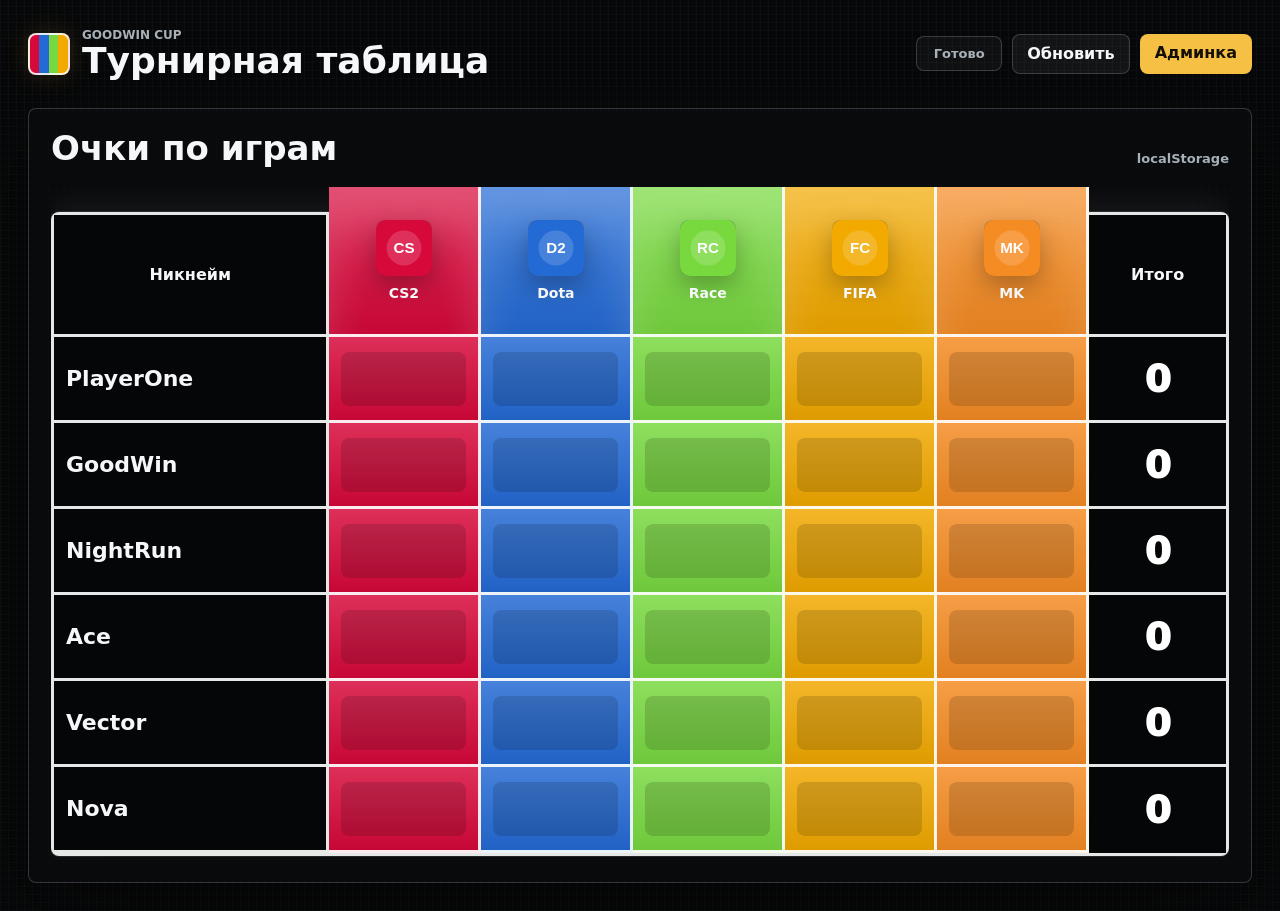
==== index.html @ 5ffcd8b8 "init" ====
<!doctype html>
<html lang="ru">
  <head>
    <meta charset="utf-8">
    <meta name="viewport" content="width=device-width, initial-scale=1">
    <meta name="color-scheme" content="dark">
    <title>Goodwin Cup - турнирная таблица</title>
    <link rel="stylesheet" href="/assets/styles.css">
  </head>
  <body>
    <div class="app-shell">
      <header class="topbar">
        <a class="brand" href="/" aria-label="Goodwin Cup">
          <span class="brand-mark" aria-hidden="true"></span>
          <span>
            <span class="brand-kicker">Goodwin Cup</span>
            <span class="brand-title">Турнирная таблица</span>
          </span>
        </a>
        <div class="topbar-actions">
          <span id="save-status" class="status-pill">Загрузка</span>
          <button id="refresh-button" class="ghost-button" type="button">Обновить</button>
          <a class="solid-button" href="/admin/">Админка</a>
        </div>
      </header>

      <main>
        <section class="scoreboard-surface" aria-labelledby="scoreboard-title">
          <div class="section-heading">
            <h1 id="scoreboard-title">Очки по играм</h1>
            <span id="storage-mode" class="muted-label"></span>
          </div>
          <div id="table-root"></div>
        </section>
      </main>
    </div>

    <script type="module" src="/assets/main.js"></script>
  </body>
</html>
---- assets/styles.css ----
:root {
  --bg: #070809;
  --panel: #101214;
  --panel-2: #15181b;
  --line: rgba(255, 255, 255, .9);
  --line-soft: rgba(255, 255, 255, .18);
  --text: #f6f7f8;
  --muted: #a8b0b8;
  --danger: #ff4d68;
  --accent: #f6c044;
  --radius: 8px;
  font-family: Inter, ui-sans-serif, system-ui, -apple-system, BlinkMacSystemFont, "Segoe UI", sans-serif;
}

* {
  box-sizing: border-box;
}

html {
  min-height: 100%;
  background: var(--bg);
}

body {
  min-width: 320px;
  min-height: 100vh;
  margin: 0;
  color: var(--text);
  background:
    repeating-linear-gradient(90deg, rgba(255, 255, 255, .025) 0 1px, transparent 1px 8px),
    repeating-linear-gradient(0deg, rgba(255, 255, 255, .02) 0 1px, transparent 1px 8px),
    #070809;
}

button,
input,
a {
  font: inherit;
}

a {
  color: inherit;
  text-decoration: none;
}

.app-shell {
  width: min(1440px, 100%);
  margin: 0 auto;
  padding: 28px;
}

.topbar {
  display: flex;
  align-items: center;
  justify-content: space-between;
  gap: 18px;
  margin-bottom: 28px;
}

.brand {
  display: inline-flex;
  align-items: center;
  min-width: 0;
  gap: 12px;
}

.brand-mark {
  width: 42px;
  height: 42px;
  flex: 0 0 auto;
  border: 2px solid rgba(255, 255, 255, .86);
  border-radius: var(--radius);
  background:
    linear-gradient(90deg, #d7083a 0 24%, #236ad5 24% 49%, #78d93f 49% 73%, #f2a900 73% 100%);
  box-shadow: 0 0 24px rgba(246, 192, 68, .16);
}

.brand-kicker,
.brand-title {
  display: block;
}

.brand-kicker {
  color: var(--muted);
  font-size: 12px;
  font-weight: 700;
  letter-spacing: 0;
  text-transform: uppercase;
}

.brand-title {
  overflow: hidden;
  color: var(--text);
  font-size: clamp(22px, 3vw, 36px);
  font-weight: 800;
  line-height: 1.05;
  text-overflow: ellipsis;
  white-space: nowrap;
}

.topbar-actions {
  display: flex;
  align-items: center;
  justify-content: flex-end;
  flex-wrap: wrap;
  gap: 10px;
}

.status-pill,
.muted-label {
  color: var(--muted);
  font-size: 13px;
  font-weight: 700;
}

.status-pill {
  min-width: 86px;
  padding: 9px 12px;
  border: 1px solid var(--line-soft);
  border-radius: var(--radius);
  background: rgba(255, 255, 255, .04);
  text-align: center;
}

.solid-button,
.ghost-button,
.danger-button {
  min-height: 40px;
  padding: 10px 14px;
  border: 1px solid transparent;
  border-radius: var(--radius);
  cursor: pointer;
  font-weight: 800;
  line-height: 1;
  transition: transform .16s ease, border-color .16s ease, background .16s ease;
}

.solid-button {
  border-color: rgba(246, 192, 68, .8);
  color: #141006;
  background: var(--accent);
}

.ghost-button {
  border-color: var(--line-soft);
  color: var(--text);
  background: rgba(255, 255, 255, .055);
}

.danger-button {
  border-color: rgba(255, 77, 104, .5);
  color: #ffdfe4;
  background: rgba(255, 77, 104, .1);
}

.solid-button:hover,
.ghost-button:hover,
.danger-button:hover {
  transform: translateY(-1px);
}

.scoreboard-surface,
.admin-section {
  border: 1px solid var(--line-soft);
  border-radius: var(--radius);
  background: rgba(11, 13, 15, .76);
  box-shadow: 0 24px 90px rgba(0, 0, 0, .45);
}

.scoreboard-surface {
  padding: 22px;
}

.section-heading {
  display: flex;
  align-items: end;
  justify-content: space-between;
  gap: 16px;
  margin-bottom: 18px;
}

h1 {
  margin: 0;
  font-size: clamp(22px, 3vw, 34px);
  line-height: 1.05;
}

.table-scroller {
  overflow-x: auto;
  padding: 28px 0 4px;
}

.score-table {
  display: grid;
  min-width: 780px;
  border: 3px solid var(--line);
  border-radius: var(--radius);
  background: #050607;
  box-shadow:
    0 0 0 1px rgba(255, 255, 255, .1),
    0 26px 70px rgba(0, 0, 0, .65),
    0 0 38px rgba(255, 255, 255, .12);
}

.table-cell {
  position: relative;
  display: flex;
  align-items: center;
  justify-content: center;
  min-height: 86px;
  padding: 12px;
  border-right: 3px solid var(--line);
  border-bottom: 3px solid var(--line);
  overflow: hidden;
}

.score-table > .table-cell:nth-last-child(-n + 1) {
  border-bottom: 0;
}

.header-cell {
  min-height: 122px;
  font-weight: 900;
}

.corner-cell,
.player-cell,
.total-cell,
.total-head {
  background: #050607;
}

.sticky-left {
  position: sticky;
  left: 0;
  z-index: 3;
}

.sticky-right {
  position: sticky;
  right: 0;
  z-index: 3;
  border-right: 0;
}

.header-cell.sticky-left,
.header-cell.sticky-right {
  z-index: 4;
}

.player-cell {
  justify-content: flex-start;
  font-size: clamp(16px, 2vw, 22px);
  font-weight: 850;
  line-height: 1.15;
  overflow-wrap: anywhere;
  text-align: left;
}

.game-head,
.score-cell {
  background:
    linear-gradient(rgba(255, 255, 255, .16), rgba(0, 0, 0, .08)),
    var(--game-color);
}

.game-head {
  flex-direction: column;
  gap: 10px;
  transform: translateY(-28px);
  margin-bottom: -28px;
  border-top: 0;
  box-shadow: inset 0 42px 45px rgba(255, 255, 255, .16);
}

.game-icon {
  width: 56px;
  height: 56px;
  border-radius: var(--radius);
  object-fit: contain;
  background: rgba(0, 0, 0, .18);
  box-shadow: 0 10px 24px rgba(0, 0, 0, .26);
}

.game-title {
  max-width: 100%;
  overflow: hidden;
  font-size: 14px;
  line-height: 1.1;
  text-overflow: ellipsis;
  white-space: nowrap;
}

.score-input {
  width: 100%;
  min-height: 54px;
  border: 0;
  border-radius: var(--radius);
  color: #fff;
  background: rgba(0, 0, 0, .14);
  font-size: clamp(22px, 3vw, 34px);
  font-weight: 900;
  text-align: center;
  outline: 2px solid transparent;
}

.score-input:focus {
  background: rgba(0, 0, 0, .24);
  outline-color: rgba(255, 255, 255, .82);
}

.score-input::-webkit-outer-spin-button,
.score-input::-webkit-inner-spin-button {
  margin: 0;
  appearance: none;
}

.score-input[type="number"] {
  appearance: textfield;
}

.total-cell {
  color: #fff;
  font-size: clamp(24px, 3vw, 38px);
  font-weight: 950;
}

.empty-state {
  display: flex;
  align-items: center;
  justify-content: space-between;
  gap: 16px;
  min-height: 160px;
  padding: 24px;
  border: 1px dashed var(--line-soft);
  border-radius: var(--radius);
}

.admin-layout {
  display: grid;
  grid-template-columns: minmax(320px, .82fr) minmax(420px, 1.18fr);
  gap: 20px;
}

.admin-section {
  min-width: 0;
  padding: 20px;
}

.inline-form,
.game-form {
  display: grid;
  gap: 12px;
  margin-bottom: 18px;
}

.inline-form {
  grid-template-columns: minmax(0, 1fr) auto;
  align-items: end;
}

.game-form {
  grid-template-columns: minmax(140px, 1.2fr) 92px minmax(140px, 1fr) minmax(140px, 1fr) auto;
  align-items: end;
}

.field {
  display: grid;
  min-width: 0;
  gap: 7px;
  color: var(--muted);
  font-size: 12px;
  font-weight: 800;
}

.field input,
.row-input {
  width: 100%;
  min-height: 40px;
  border: 1px solid var(--line-soft);
  border-radius: var(--radius);
  color: var(--text);
  background: rgba(255, 255, 255, .06);
  outline: 2px solid transparent;
}

.field input[type="file"],
.compact-file {
  color: transparent;
  font-size: 0;
}

.field input[type="file"]::file-selector-button,
.compact-file::file-selector-button {
  min-height: 30px;
  margin-right: 0;
  border: 0;
  border-radius: 6px;
  color: #fff;
  background: rgba(255, 255, 255, .22);
  cursor: pointer;
  font-size: 13px;
  font-weight: 800;
}

.field input {
  padding: 9px 10px;
}

.field input:focus,
.row-input:focus {
  border-color: rgba(246, 192, 68, .8);
  outline-color: rgba(246, 192, 68, .28);
}

.color-field input,
.compact-color {
  padding: 2px;
}

.rows-list {
  display: grid;
  gap: 0;
  border: 1px solid var(--line-soft);
  border-radius: var(--radius);
  overflow: hidden;
}

.list-row,
.empty-row {
  display: grid;
  align-items: center;
  gap: 10px;
  min-height: 58px;
  padding: 10px;
  border-bottom: 1px solid var(--line-soft);
  background: rgba(255, 255, 255, .035);
}

.list-row:last-child,
.empty-row:last-child {
  border-bottom: 0;
}

.list-row {
  grid-template-columns: minmax(0, 1fr) auto;
}

.game-row {
  grid-template-columns: 52px minmax(120px, 1fr) 54px minmax(120px, .9fr) auto;
}

.row-input {
  padding: 8px 10px;
}

.row-game-icon {
  width: 42px;
  height: 42px;
  border-radius: var(--radius);
  object-fit: contain;
  background: rgba(0, 0, 0, .24);
}

.compact-color {
  width: 54px;
  min-height: 40px;
  border: 1px solid var(--line-soft);
  border-radius: var(--radius);
  background: rgba(255, 255, 255, .06);
}

.compact-file {
  min-width: 0;
  color: var(--muted);
}

.empty-row {
  color: var(--muted);
}

@media (max-width: 980px) {
  .app-shell {
    padding: 18px;
  }

  .topbar {
    align-items: flex-start;
    flex-direction: column;
  }

  .topbar-actions {
    width: 100%;
    justify-content: flex-start;
  }

  .admin-layout {
    grid-template-columns: 1fr;
  }

  .game-form,
  .game-row {
    grid-template-columns: 1fr;
  }

  .row-game-icon {
    width: 48px;
    height: 48px;
  }
}

@media (max-width: 640px) {
  .app-shell {
    padding: 14px;
  }

  .brand-title {
    max-width: 240px;
    font-size: 24px;
  }

  .scoreboard-surface,
  .admin-section {
    padding: 14px;
  }

  .section-heading {
    align-items: flex-start;
    flex-direction: column;
  }

  .inline-form {
    grid-template-columns: 1fr;
  }

  .inline-form .solid-button,
  .game-form .solid-button,
  .danger-button {
    width: 100%;
  }

  .list-row {
    grid-template-columns: 1fr;
  }

  .sticky-right {
    position: relative;
    right: auto;
  }

  .empty-state {
    align-items: flex-start;
    flex-direction: column;
  }
}
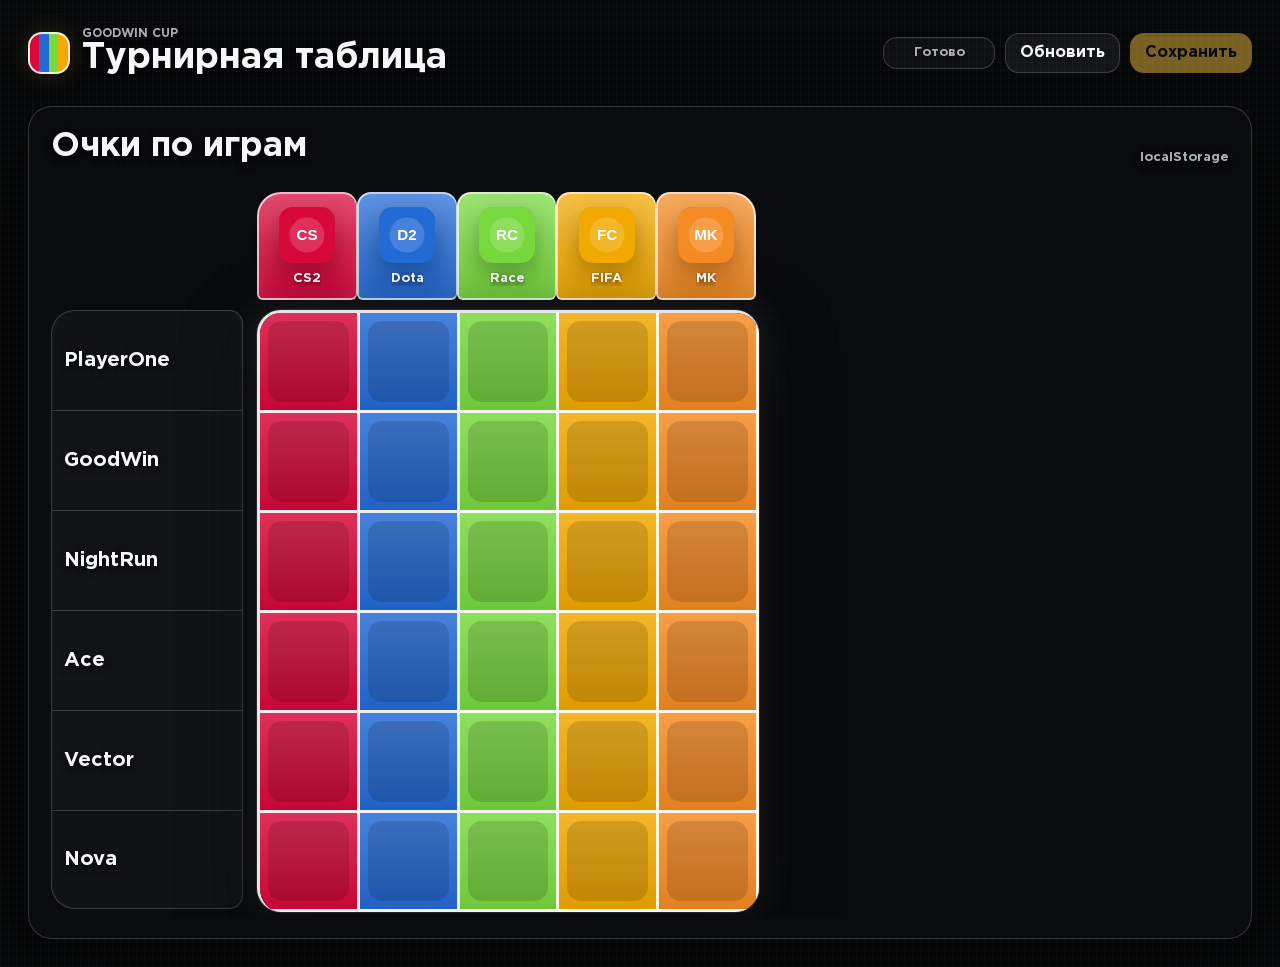
==== commit 2ba8a941: "init" ====
--- a/index.html
+++ b/index.html
@@ -20,7 +20,7 @@
         <div class="topbar-actions">
           <span id="save-status" class="status-pill">Загрузка</span>
           <button id="refresh-button" class="ghost-button" type="button">Обновить</button>
-          <a class="solid-button" href="/admin/">Админка</a>
+          <button id="save-button" class="solid-button" type="button">Сохранить</button>
         </div>
       </header>
 
--- a/assets/styles.css
+++ b/assets/styles.css
@@ -1,3 +1,11 @@
+@font-face {
+  font-family: "GothamPro";
+  src: url("/assets/gothampro_bold.ttf") format("truetype");
+  font-display: swap;
+  font-style: normal;
+  font-weight: 700;
+}
+
 :root {
   --bg: #070809;
   --panel: #101214;
@@ -8,8 +16,11 @@
   --muted: #a8b0b8;
   --danger: #ff4d68;
   --accent: #f6c044;
-  --radius: 8px;
-  font-family: Inter, ui-sans-serif, system-ui, -apple-system, BlinkMacSystemFont, "Segoe UI", sans-serif;
+  --radius: 14px;
+  --radius-lg: 24px;
+  --score-cell-size: clamp(72px, 7.8vw, 104px);
+  --player-label-width: clamp(118px, 16vw, 192px);
+  font-family: "GothamPro", "Arial Black", Arial, sans-serif;
 }
 
 * {
@@ -30,6 +41,7 @@
     repeating-linear-gradient(90deg, rgba(255, 255, 255, .025) 0 1px, transparent 1px 8px),
     repeating-linear-gradient(0deg, rgba(255, 255, 255, .02) 0 1px, transparent 1px 8px),
     #070809;
+  text-shadow: 0 2px 6px rgba(0, 0, 0, .58);
 }
 
 button,
@@ -41,6 +53,12 @@
 a {
   color: inherit;
   text-decoration: none;
+}
+
+button:disabled {
+  cursor: default;
+  opacity: .48;
+  transform: none;
 }
 
 .app-shell {
@@ -92,7 +110,7 @@
   overflow: hidden;
   color: var(--text);
   font-size: clamp(22px, 3vw, 36px);
-  font-weight: 800;
+  font-weight: 700;
   line-height: 1.05;
   text-overflow: ellipsis;
   white-space: nowrap;
@@ -114,31 +132,38 @@
 }
 
 .status-pill {
-  min-width: 86px;
+  min-width: 112px;
   padding: 9px 12px;
   border: 1px solid var(--line-soft);
   border-radius: var(--radius);
   background: rgba(255, 255, 255, .04);
   text-align: center;
+}
+
+.solid-button,
+.ghost-button,
+.danger-button,
+.icon-button {
+  min-height: 40px;
+  border: 1px solid transparent;
+  border-radius: var(--radius);
+  cursor: pointer;
+  font-weight: 700;
+  line-height: 1;
+  transition: transform .16s ease, border-color .16s ease, background .16s ease, opacity .16s ease;
 }
 
 .solid-button,
 .ghost-button,
 .danger-button {
-  min-height: 40px;
   padding: 10px 14px;
-  border: 1px solid transparent;
-  border-radius: var(--radius);
-  cursor: pointer;
-  font-weight: 800;
-  line-height: 1;
-  transition: transform .16s ease, border-color .16s ease, background .16s ease;
 }
 
 .solid-button {
   border-color: rgba(246, 192, 68, .8);
   color: #141006;
   background: var(--accent);
+  text-shadow: 0 1px 1px rgba(255, 255, 255, .24);
 }
 
 .ghost-button {
@@ -153,22 +178,35 @@
   background: rgba(255, 77, 104, .1);
 }
 
-.solid-button:hover,
-.ghost-button:hover,
-.danger-button:hover {
+.icon-button {
+  display: inline-grid;
+  width: 40px;
+  min-width: 40px;
+  padding: 0;
+  place-items: center;
+  border-color: var(--line-soft);
+  color: var(--text);
+  background: rgba(255, 255, 255, .055);
+}
+
+.solid-button:hover:not(:disabled),
+.ghost-button:hover:not(:disabled),
+.danger-button:hover:not(:disabled),
+.icon-button:hover:not(:disabled) {
   transform: translateY(-1px);
 }
 
 .scoreboard-surface,
 .admin-section {
   border: 1px solid var(--line-soft);
-  border-radius: var(--radius);
+  border-radius: var(--radius-lg);
   background: rgba(11, 13, 15, .76);
   box-shadow: 0 24px 90px rgba(0, 0, 0, .45);
 }
 
 .scoreboard-surface {
   padding: 22px;
+  overflow: hidden;
 }
 
 .section-heading {
@@ -187,14 +225,112 @@
 
 .table-scroller {
   overflow-x: auto;
-  padding: 28px 0 4px;
-}
-
-.score-table {
-  display: grid;
-  min-width: 780px;
-  border: 3px solid var(--line);
-  border-radius: var(--radius);
+  padding: 10px 0 4px;
+}
+
+.scoreboard-grid {
+  width: max-content;
+  min-width: 100%;
+}
+
+.games-strip {
+  display: grid;
+  grid-template-columns: repeat(var(--game-count), var(--score-cell-size));
+  margin: 0 0 10px calc(var(--player-label-width) + 14px);
+}
+
+.game-card {
+  display: flex;
+  align-items: center;
+  justify-content: center;
+  flex-direction: column;
+  gap: 9px;
+  width: var(--score-cell-size);
+  min-height: 108px;
+  padding: 10px;
+  border: 2px solid rgba(255, 255, 255, .72);
+  border-right-width: 1px;
+  border-radius: var(--radius) var(--radius) 6px 6px;
+  background:
+    linear-gradient(rgba(255, 255, 255, .16), rgba(0, 0, 0, .08)),
+    var(--game-color);
+  box-shadow: inset 0 30px 34px rgba(255, 255, 255, .13);
+}
+
+.game-card:first-child {
+  border-top-left-radius: var(--radius-lg);
+}
+
+.game-card:last-child {
+  border-right-width: 2px;
+  border-top-right-radius: var(--radius-lg);
+}
+
+.game-icon {
+  width: min(56px, calc(var(--score-cell-size) - 24px));
+  height: min(56px, calc(var(--score-cell-size) - 24px));
+  border-radius: var(--radius);
+  object-fit: contain;
+  background: rgba(0, 0, 0, .18);
+  box-shadow: 0 10px 24px rgba(0, 0, 0, .26);
+}
+
+.game-title {
+  max-width: 100%;
+  overflow: hidden;
+  font-size: 13px;
+  line-height: 1.1;
+  text-align: center;
+  text-overflow: ellipsis;
+  white-space: nowrap;
+}
+
+.scoreboard-body {
+  display: flex;
+  align-items: flex-start;
+  gap: 14px;
+}
+
+.player-labels {
+  display: grid;
+  flex: 0 0 var(--player-label-width);
+  grid-auto-rows: var(--score-cell-size);
+  width: var(--player-label-width);
+}
+
+.player-label {
+  display: flex;
+  align-items: center;
+  min-height: var(--score-cell-size);
+  padding: 10px 12px;
+  border: 1px solid var(--line-soft);
+  border-bottom: 0;
+  background: rgba(255, 255, 255, .035);
+  color: var(--text);
+  font-size: clamp(14px, 1.8vw, 20px);
+  line-height: 1.15;
+  overflow-wrap: anywhere;
+}
+
+.player-label:first-child {
+  border-top-left-radius: var(--radius-lg);
+  border-top-right-radius: var(--radius);
+}
+
+.player-label:last-child {
+  border-bottom: 1px solid var(--line-soft);
+  border-bottom-left-radius: var(--radius-lg);
+  border-bottom-right-radius: var(--radius);
+}
+
+.score-grid {
+  display: grid;
+  grid-auto-rows: var(--score-cell-size);
+  grid-template-columns: repeat(var(--game-count), var(--score-cell-size));
+  overflow: hidden;
+  border-top: 3px solid var(--line);
+  border-left: 3px solid var(--line);
+  border-radius: var(--radius-lg);
   background: #050607;
   box-shadow:
     0 0 0 1px rgba(255, 255, 255, .1),
@@ -202,104 +338,33 @@
     0 0 38px rgba(255, 255, 255, .12);
 }
 
-.table-cell {
+.score-cell {
   position: relative;
   display: flex;
   align-items: center;
   justify-content: center;
-  min-height: 86px;
-  padding: 12px;
+  width: var(--score-cell-size);
+  height: var(--score-cell-size);
+  min-height: 0;
   border-right: 3px solid var(--line);
   border-bottom: 3px solid var(--line);
   overflow: hidden;
-}
-
-.score-table > .table-cell:nth-last-child(-n + 1) {
-  border-bottom: 0;
-}
-
-.header-cell {
-  min-height: 122px;
-  font-weight: 900;
-}
-
-.corner-cell,
-.player-cell,
-.total-cell,
-.total-head {
-  background: #050607;
-}
-
-.sticky-left {
-  position: sticky;
-  left: 0;
-  z-index: 3;
-}
-
-.sticky-right {
-  position: sticky;
-  right: 0;
-  z-index: 3;
-  border-right: 0;
-}
-
-.header-cell.sticky-left,
-.header-cell.sticky-right {
-  z-index: 4;
-}
-
-.player-cell {
-  justify-content: flex-start;
-  font-size: clamp(16px, 2vw, 22px);
-  font-weight: 850;
-  line-height: 1.15;
-  overflow-wrap: anywhere;
-  text-align: left;
-}
-
-.game-head,
-.score-cell {
   background:
     linear-gradient(rgba(255, 255, 255, .16), rgba(0, 0, 0, .08)),
     var(--game-color);
 }
 
-.game-head {
-  flex-direction: column;
-  gap: 10px;
-  transform: translateY(-28px);
-  margin-bottom: -28px;
-  border-top: 0;
-  box-shadow: inset 0 42px 45px rgba(255, 255, 255, .16);
-}
-
-.game-icon {
-  width: 56px;
-  height: 56px;
-  border-radius: var(--radius);
-  object-fit: contain;
-  background: rgba(0, 0, 0, .18);
-  box-shadow: 0 10px 24px rgba(0, 0, 0, .26);
-}
-
-.game-title {
-  max-width: 100%;
-  overflow: hidden;
-  font-size: 14px;
-  line-height: 1.1;
-  text-overflow: ellipsis;
-  white-space: nowrap;
-}
-
 .score-input {
-  width: 100%;
-  min-height: 54px;
+  width: calc(100% - 16px);
+  height: calc(100% - 16px);
+  min-height: 0;
+  padding: 0;
   border: 0;
   border-radius: var(--radius);
   color: #fff;
   background: rgba(0, 0, 0, .14);
   font-size: clamp(22px, 3vw, 34px);
-  font-weight: 900;
+  font-weight: 700;
   text-align: center;
   outline: 2px solid transparent;
 }
@@ -317,12 +382,6 @@
 
 .score-input[type="number"] {
   appearance: textfield;
-}
-
-.total-cell {
-  color: #fff;
-  font-size: clamp(24px, 3vw, 38px);
-  font-weight: 950;
 }
 
 .empty-state {
@@ -333,12 +392,12 @@
   min-height: 160px;
   padding: 24px;
   border: 1px dashed var(--line-soft);
-  border-radius: var(--radius);
+  border-radius: var(--radius-lg);
 }
 
 .admin-layout {
   display: grid;
-  grid-template-columns: minmax(320px, .82fr) minmax(420px, 1.18fr);
+  grid-template-columns: minmax(320px, .78fr) minmax(520px, 1.22fr);
   gap: 20px;
 }
 
@@ -370,7 +429,7 @@
   gap: 7px;
   color: var(--muted);
   font-size: 12px;
-  font-weight: 800;
+  font-weight: 700;
 }
 
 .field input,
@@ -395,12 +454,12 @@
   min-height: 30px;
   margin-right: 0;
   border: 0;
-  border-radius: 6px;
+  border-radius: 10px;
   color: #fff;
   background: rgba(255, 255, 255, .22);
   cursor: pointer;
   font-size: 13px;
-  font-weight: 800;
+  font-weight: 700;
 }
 
 .field input {
@@ -422,7 +481,7 @@
   display: grid;
   gap: 0;
   border: 1px solid var(--line-soft);
-  border-radius: var(--radius);
+  border-radius: var(--radius-lg);
   overflow: hidden;
 }
 
@@ -447,7 +506,17 @@
 }
 
 .game-row {
-  grid-template-columns: 52px minmax(120px, 1fr) 54px minmax(120px, .9fr) auto;
+  grid-template-columns: auto 52px minmax(120px, 1fr) 54px minmax(120px, .85fr) auto auto;
+}
+
+.row-actions {
+  display: flex;
+  align-items: center;
+  gap: 6px;
+}
+
+.order-actions {
+  justify-content: flex-start;
 }
 
 .row-input {
@@ -475,11 +544,20 @@
   color: var(--muted);
 }
 
+.compact-action {
+  min-width: 74px;
+}
+
 .empty-row {
   color: var(--muted);
 }
 
 @media (max-width: 980px) {
+  :root {
+    --score-cell-size: 78px;
+    --player-label-width: 132px;
+  }
+
   .app-shell {
     padding: 18px;
   }
@@ -503,6 +581,10 @@
     grid-template-columns: 1fr;
   }
 
+  .row-actions {
+    flex-wrap: wrap;
+  }
+
   .row-game-icon {
     width: 48px;
     height: 48px;
@@ -510,6 +592,11 @@
 }
 
 @media (max-width: 640px) {
+  :root {
+    --score-cell-size: 68px;
+    --player-label-width: 112px;
+  }
+
   .app-shell {
     padding: 14px;
   }
@@ -535,17 +622,9 @@
 
   .inline-form .solid-button,
   .game-form .solid-button,
-  .danger-button {
+  .danger-button,
+  .compact-action {
     width: 100%;
-  }
-
-  .list-row {
-    grid-template-columns: 1fr;
-  }
-
-  .sticky-right {
-    position: relative;
-    right: auto;
   }
 
   .empty-state {
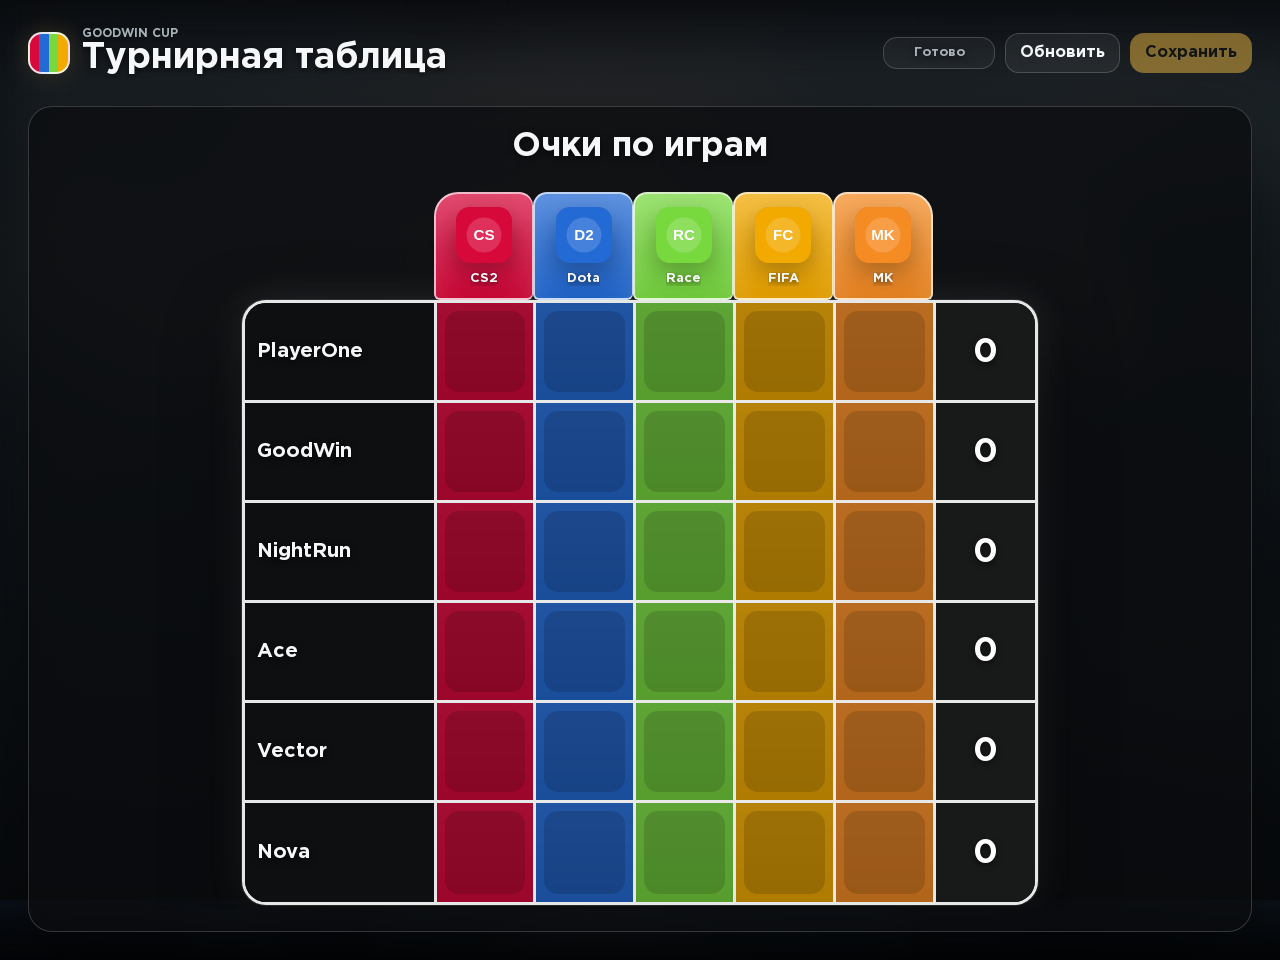
==== commit 5b6b8842: "init" ====
--- a/index.html
+++ b/index.html
@@ -28,7 +28,6 @@
         <section class="scoreboard-surface" aria-labelledby="scoreboard-title">
           <div class="section-heading">
             <h1 id="scoreboard-title">Очки по играм</h1>
-            <span id="storage-mode" class="muted-label"></span>
           </div>
           <div id="table-root"></div>
         </section>
--- a/assets/styles.css
+++ b/assets/styles.css
@@ -33,15 +33,40 @@
 }
 
 body {
+  position: relative;
   min-width: 320px;
   min-height: 100vh;
   margin: 0;
   color: var(--text);
+  background: var(--bg);
+  isolation: isolate;
+  overflow-x: hidden;
+  text-shadow: 0 2px 6px rgba(0, 0, 0, .58);
+}
+
+body::before,
+body::after {
+  position: fixed;
+  inset: 0;
+  pointer-events: none;
+  content: "";
+}
+
+body::before {
+  z-index: 0;
+  inset: -48px;
+  background: url("/assets/ff9235cd827885e439aef1bb9e153754.jpg") center / cover no-repeat;
+  filter: blur(34px);
+  opacity: .82;
+  transform: scale(1.08);
+}
+
+body::after {
+  z-index: 1;
   background:
+    linear-gradient(rgba(7, 8, 9, .72), rgba(7, 8, 9, .82)),
     repeating-linear-gradient(90deg, rgba(255, 255, 255, .025) 0 1px, transparent 1px 8px),
-    repeating-linear-gradient(0deg, rgba(255, 255, 255, .02) 0 1px, transparent 1px 8px),
-    #070809;
-  text-shadow: 0 2px 6px rgba(0, 0, 0, .58);
+    repeating-linear-gradient(0deg, rgba(255, 255, 255, .02) 0 1px, transparent 1px 8px);
 }
 
 button,
@@ -62,6 +87,8 @@
 }
 
 .app-shell {
+  position: relative;
+  z-index: 2;
   width: min(1440px, 100%);
   margin: 0 auto;
   padding: 28px;
@@ -217,6 +244,12 @@
   margin-bottom: 18px;
 }
 
+.scoreboard-surface .section-heading {
+  align-items: center;
+  justify-content: center;
+  text-align: center;
+}
+
 h1 {
   margin: 0;
   font-size: clamp(22px, 3vw, 34px);
@@ -230,13 +263,13 @@
 
 .scoreboard-grid {
   width: max-content;
-  min-width: 100%;
+  margin: 0 auto;
 }
 
 .games-strip {
   display: grid;
   grid-template-columns: repeat(var(--game-count), var(--score-cell-size));
-  margin: 0 0 10px calc(var(--player-label-width) + 14px);
+  margin: 0 0 0 var(--player-label-width);
 }
 
 .game-card {
@@ -288,48 +321,9 @@
 .scoreboard-body {
   display: flex;
   align-items: flex-start;
-  gap: 14px;
-}
-
-.player-labels {
-  display: grid;
-  flex: 0 0 var(--player-label-width);
-  grid-auto-rows: var(--score-cell-size);
-  width: var(--player-label-width);
-}
-
-.player-label {
-  display: flex;
-  align-items: center;
-  min-height: var(--score-cell-size);
-  padding: 10px 12px;
-  border: 1px solid var(--line-soft);
-  border-bottom: 0;
-  background: rgba(255, 255, 255, .035);
-  color: var(--text);
-  font-size: clamp(14px, 1.8vw, 20px);
-  line-height: 1.15;
-  overflow-wrap: anywhere;
-}
-
-.player-label:first-child {
-  border-top-left-radius: var(--radius-lg);
-  border-top-right-radius: var(--radius);
-}
-
-.player-label:last-child {
-  border-bottom: 1px solid var(--line-soft);
-  border-bottom-left-radius: var(--radius-lg);
-  border-bottom-right-radius: var(--radius);
-}
-
-.score-grid {
-  display: grid;
-  grid-auto-rows: var(--score-cell-size);
-  grid-template-columns: repeat(var(--game-count), var(--score-cell-size));
+  gap: 0;
   overflow: hidden;
-  border-top: 3px solid var(--line);
-  border-left: 3px solid var(--line);
+  border: 3px solid var(--line);
   border-radius: var(--radius-lg);
   background: #050607;
   box-shadow:
@@ -338,7 +332,47 @@
     0 0 38px rgba(255, 255, 255, .12);
 }
 
-.score-cell {
+.player-labels {
+  display: grid;
+  flex: 0 0 var(--player-label-width);
+  grid-auto-rows: var(--score-cell-size);
+  width: var(--player-label-width);
+  background: #050607;
+}
+
+.player-label {
+  display: flex;
+  align-items: center;
+  min-height: var(--score-cell-size);
+  padding: 10px 12px;
+  border: 0;
+  border-right: 3px solid var(--line);
+  border-bottom: 3px solid var(--line);
+  background: rgba(255, 255, 255, .035);
+  color: var(--text);
+  font-size: clamp(14px, 1.8vw, 20px);
+  line-height: 1.15;
+  overflow-wrap: anywhere;
+}
+
+.player-label:first-child {
+  border-radius: 0;
+}
+
+.player-label:last-child {
+  border-bottom: 0;
+  border-radius: 0;
+}
+
+.score-grid {
+  display: grid;
+  grid-auto-rows: var(--score-cell-size);
+  grid-template-columns: repeat(var(--table-column-count), var(--score-cell-size));
+  background: #050607;
+}
+
+.score-cell,
+.total-cell {
   position: relative;
   display: flex;
   align-items: center;
@@ -349,12 +383,40 @@
   border-right: 3px solid var(--line);
   border-bottom: 3px solid var(--line);
   overflow: hidden;
+}
+
+.score-cell {
   background:
-    linear-gradient(rgba(255, 255, 255, .16), rgba(0, 0, 0, .08)),
-    var(--game-color);
+    linear-gradient(rgba(255, 255, 255, .1), rgba(0, 0, 0, .16)),
+    #050607;
+}
+
+.score-cell::before {
+  position: absolute;
+  inset: 0;
+  background: var(--game-color);
+  content: "";
+  opacity: .72;
+}
+
+.total-cell {
+  border-right: 0;
+  color: #fff;
+  background: rgba(255, 255, 255, .075);
+  font-size: clamp(22px, 3vw, 34px);
+  font-weight: 700;
+  text-align: center;
+}
+
+.player-label.is-last-row,
+.score-cell.is-last-row,
+.total-cell.is-last-row {
+  border-bottom: 0;
 }
 
 .score-input {
+  position: relative;
+  z-index: 1;
   width: calc(100% - 16px);
   height: calc(100% - 16px);
   min-height: 0;
@@ -616,6 +678,10 @@
     flex-direction: column;
   }
 
+  .scoreboard-surface .section-heading {
+    align-items: center;
+  }
+
   .inline-form {
     grid-template-columns: 1fr;
   }
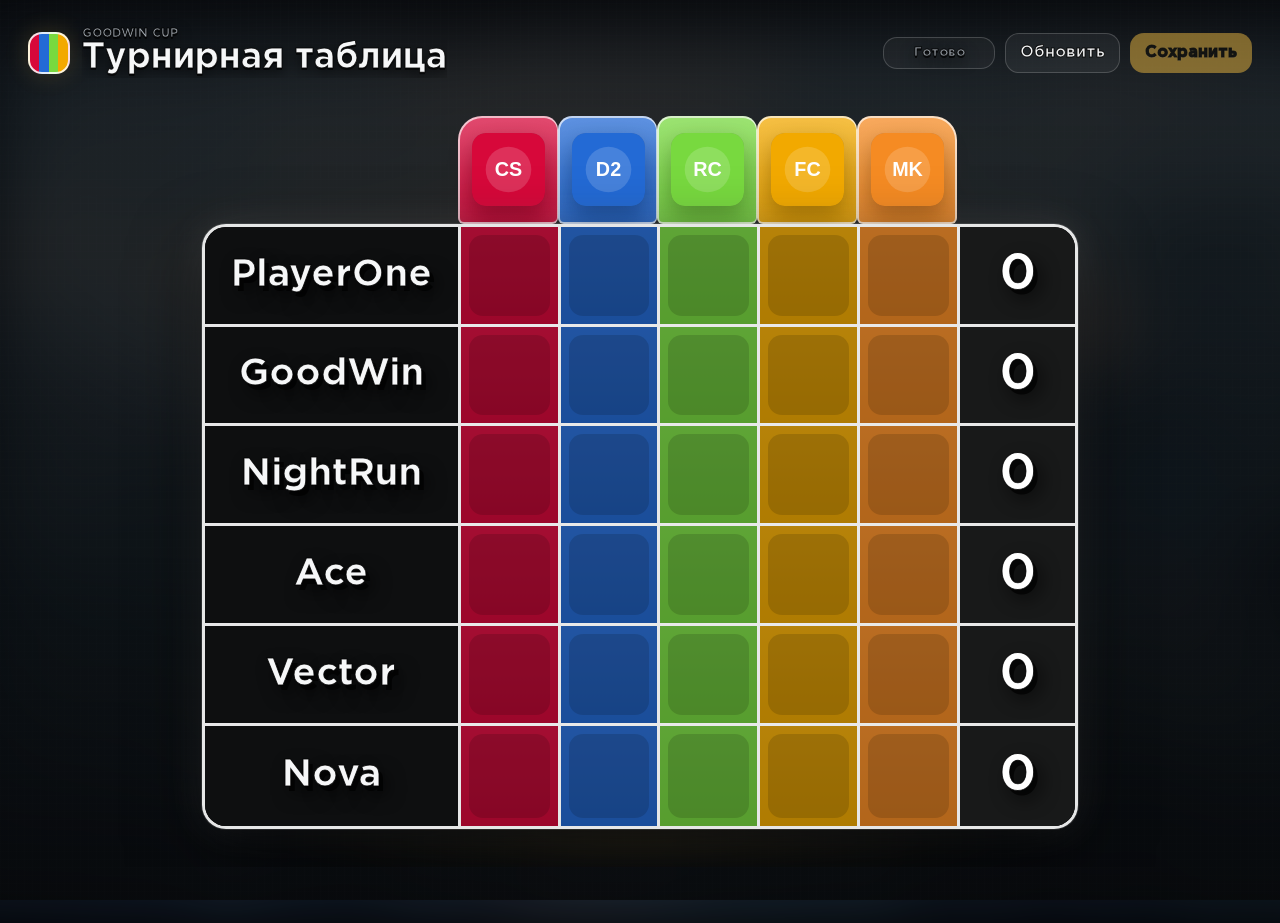
==== commit 308b386b: "init" ====
--- a/index.html
+++ b/index.html
@@ -25,10 +25,7 @@
       </header>
 
       <main>
-        <section class="scoreboard-surface" aria-labelledby="scoreboard-title">
-          <div class="section-heading">
-            <h1 id="scoreboard-title">Очки по играм</h1>
-          </div>
+        <section class="scoreboard-surface" aria-label="Турнирная таблица">
           <div id="table-root"></div>
         </section>
       </main>
--- a/assets/styles.css
+++ b/assets/styles.css
@@ -19,7 +19,10 @@
   --radius: 14px;
   --radius-lg: 24px;
   --score-cell-size: clamp(72px, 7.8vw, 104px);
-  --player-label-width: clamp(118px, 16vw, 192px);
+  --total-cell-width: clamp(92px, 9vw, 132px);
+  --player-label-width: clamp(160px, 20vw, 260px);
+  --table-text-shadow: 4px 5px 0 rgba(0, 0, 0, .7), 7px 9px 18px rgba(0, 0, 0, .76);
+  --text-outline: rgba(0, 0, 0, .82);
   font-family: "GothamPro", "Arial Black", Arial, sans-serif;
 }
 
@@ -41,7 +44,11 @@
   background: var(--bg);
   isolation: isolate;
   overflow-x: hidden;
-  text-shadow: 0 2px 6px rgba(0, 0, 0, .58);
+  -webkit-text-stroke: 1px var(--text-outline);
+  text-shadow:
+    0 2px 0 rgba(0, 0, 0, .64),
+    0 5px 14px rgba(0, 0, 0, .74);
+  text-stroke: 1px var(--text-outline);
 }
 
 body::before,
@@ -223,7 +230,6 @@
   transform: translateY(-1px);
 }
 
-.scoreboard-surface,
 .admin-section {
   border: 1px solid var(--line-soft);
   border-radius: var(--radius-lg);
@@ -232,22 +238,8 @@
 }
 
 .scoreboard-surface {
-  padding: 22px;
-  overflow: hidden;
-}
-
-.section-heading {
-  display: flex;
-  align-items: end;
-  justify-content: space-between;
-  gap: 16px;
-  margin-bottom: 18px;
-}
-
-.scoreboard-surface .section-heading {
-  align-items: center;
-  justify-content: center;
-  text-align: center;
+  padding: 0 0 28px;
+  overflow: visible;
 }
 
 h1 {
@@ -262,8 +254,30 @@
 }
 
 .scoreboard-grid {
+  position: relative;
+  isolation: isolate;
   width: max-content;
   margin: 0 auto;
+  padding-bottom: 34px;
+}
+
+.scoreboard-grid::after {
+  position: absolute;
+  z-index: 0;
+  right: 6%;
+  bottom: 2px;
+  left: 6%;
+  height: 42px;
+  background: radial-gradient(ellipse at center, rgba(246, 192, 68, .18) 0%, rgba(246, 192, 68, .08) 38%, rgba(246, 192, 68, 0) 74%);
+  filter: blur(16px);
+  pointer-events: none;
+  content: "";
+}
+
+.games-strip,
+.scoreboard-body {
+  position: relative;
+  z-index: 1;
 }
 
 .games-strip {
@@ -300,22 +314,12 @@
 }
 
 .game-icon {
-  width: min(56px, calc(var(--score-cell-size) - 24px));
-  height: min(56px, calc(var(--score-cell-size) - 24px));
+  width: min(73px, calc(var(--score-cell-size) - 14px));
+  height: min(73px, calc(var(--score-cell-size) - 14px));
   border-radius: var(--radius);
   object-fit: contain;
   background: rgba(0, 0, 0, .18);
   box-shadow: 0 10px 24px rgba(0, 0, 0, .26);
-}
-
-.game-title {
-  max-width: 100%;
-  overflow: hidden;
-  font-size: 13px;
-  line-height: 1.1;
-  text-align: center;
-  text-overflow: ellipsis;
-  white-space: nowrap;
 }
 
 .scoreboard-body {
@@ -330,6 +334,7 @@
     0 0 0 1px rgba(255, 255, 255, .1),
     0 26px 70px rgba(0, 0, 0, .65),
     0 0 38px rgba(255, 255, 255, .12);
+  text-shadow: var(--table-text-shadow);
 }
 
 .player-labels {
@@ -343,6 +348,7 @@
 .player-label {
   display: flex;
   align-items: center;
+  justify-content: center;
   min-height: var(--score-cell-size);
   padding: 10px 12px;
   border: 0;
@@ -350,9 +356,10 @@
   border-bottom: 3px solid var(--line);
   background: rgba(255, 255, 255, .035);
   color: var(--text);
-  font-size: clamp(14px, 1.8vw, 20px);
-  line-height: 1.15;
+  font-size: clamp(24px, 3vw, 42px);
+  line-height: 1.02;
   overflow-wrap: anywhere;
+  text-align: center;
 }
 
 .player-label:first-child {
@@ -367,7 +374,7 @@
 .score-grid {
   display: grid;
   grid-auto-rows: var(--score-cell-size);
-  grid-template-columns: repeat(var(--table-column-count), var(--score-cell-size));
+  grid-template-columns: repeat(var(--game-count), var(--score-cell-size)) var(--total-cell-width);
   background: #050607;
 }
 
@@ -400,10 +407,11 @@
 }
 
 .total-cell {
+  width: var(--total-cell-width);
   border-right: 0;
   color: #fff;
   background: rgba(255, 255, 255, .075);
-  font-size: clamp(22px, 3vw, 34px);
+  font-size: clamp(33px, 4.5vw, 51px);
   font-weight: 700;
   text-align: center;
 }
@@ -425,7 +433,7 @@
   border-radius: var(--radius);
   color: #fff;
   background: rgba(0, 0, 0, .14);
-  font-size: clamp(22px, 3vw, 34px);
+  font-size: clamp(33px, 4.5vw, 51px);
   font-weight: 700;
   text-align: center;
   outline: 2px solid transparent;
@@ -617,7 +625,8 @@
 @media (max-width: 980px) {
   :root {
     --score-cell-size: 78px;
-    --player-label-width: 132px;
+    --total-cell-width: 104px;
+    --player-label-width: 180px;
   }
 
   .app-shell {
@@ -656,7 +665,8 @@
 @media (max-width: 640px) {
   :root {
     --score-cell-size: 68px;
-    --player-label-width: 112px;
+    --total-cell-width: 94px;
+    --player-label-width: 150px;
   }
 
   .app-shell {
@@ -668,7 +678,6 @@
     font-size: 24px;
   }
 
-  .scoreboard-surface,
   .admin-section {
     padding: 14px;
   }
@@ -676,10 +685,6 @@
   .section-heading {
     align-items: flex-start;
     flex-direction: column;
-  }
-
-  .scoreboard-surface .section-heading {
-    align-items: center;
   }
 
   .inline-form {
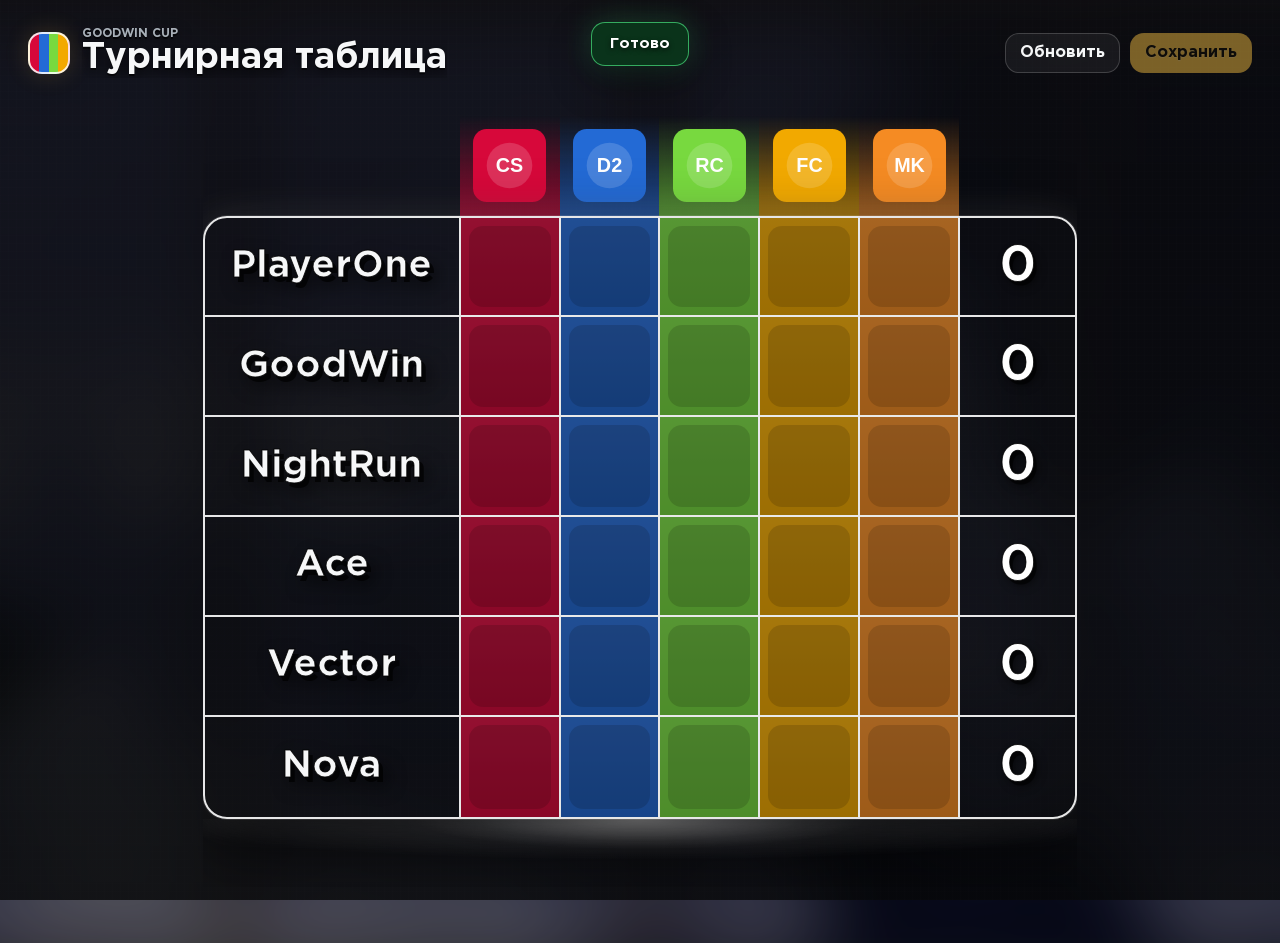
==== commit d63fd0ae: "init" ====
--- a/index.html
+++ b/index.html
@@ -9,6 +9,7 @@
   </head>
   <body>
     <div class="app-shell">
+      <span id="save-status" class="status-toast" role="status" aria-live="polite" aria-atomic="true"></span>
       <header class="topbar">
         <a class="brand" href="/" aria-label="Goodwin Cup">
           <span class="brand-mark" aria-hidden="true"></span>
@@ -18,7 +19,6 @@
           </span>
         </a>
         <div class="topbar-actions">
-          <span id="save-status" class="status-pill">Загрузка</span>
           <button id="refresh-button" class="ghost-button" type="button">Обновить</button>
           <button id="save-button" class="solid-button" type="button">Сохранить</button>
         </div>
--- a/assets/styles.css
+++ b/assets/styles.css
@@ -18,10 +18,17 @@
   --accent: #f6c044;
   --radius: 14px;
   --radius-lg: 24px;
+  --grid-line-half: 1px;
+  --grid-line-size: 2px;
+  --game-cell-alpha: .64;
+  --game-logo-cell-top-alpha: 0;
+  --player-cell-alpha: .002;
+  --total-cell-alpha: .006;
   --score-cell-size: clamp(72px, 7.8vw, 104px);
   --total-cell-width: clamp(92px, 9vw, 132px);
   --player-label-width: clamp(160px, 20vw, 260px);
   --table-text-shadow: 4px 5px 0 rgba(0, 0, 0, .7), 7px 9px 18px rgba(0, 0, 0, .76);
+  --number-text-shadow: 3px 4px 0 rgba(0, 0, 0, .62), 4px 5px 9px rgba(0, 0, 0, .58);
   --text-outline: rgba(0, 0, 0, .82);
   font-family: "GothamPro", "Arial Black", Arial, sans-serif;
 }
@@ -44,11 +51,9 @@
   background: var(--bg);
   isolation: isolate;
   overflow-x: hidden;
-  -webkit-text-stroke: 1px var(--text-outline);
   text-shadow:
     0 2px 0 rgba(0, 0, 0, .64),
     0 5px 14px rgba(0, 0, 0, .74);
-  text-stroke: 1px var(--text-outline);
 }
 
 body::before,
@@ -62,7 +67,7 @@
 body::before {
   z-index: 0;
   inset: -48px;
-  background: url("/assets/ff9235cd827885e439aef1bb9e153754.jpg") center / cover no-repeat;
+  background: url("/assets/background.jpg") center / cover no-repeat;
   filter: blur(34px);
   opacity: .82;
   transform: scale(1.08);
@@ -96,9 +101,19 @@
 .app-shell {
   position: relative;
   z-index: 2;
+  display: flex;
+  flex-direction: column;
   width: min(1440px, 100%);
+  min-height: 100vh;
   margin: 0 auto;
   padding: 28px;
+}
+
+.app-shell > main:not(.admin-layout) {
+  display: grid;
+  flex: 1;
+  width: 100%;
+  place-items: center;
 }
 
 .topbar {
@@ -158,20 +173,56 @@
   gap: 10px;
 }
 
-.status-pill,
 .muted-label {
   color: var(--muted);
   font-size: 13px;
   font-weight: 700;
 }
 
-.status-pill {
-  min-width: 112px;
-  padding: 9px 12px;
-  border: 1px solid var(--line-soft);
+.status-toast {
+  position: fixed;
+  z-index: 20;
+  top: 22px;
+  left: 50%;
+  max-width: min(520px, calc(100vw - 32px));
+  padding: 12px 18px;
+  border: 1px solid rgba(255, 255, 255, .24);
   border-radius: var(--radius);
-  background: rgba(255, 255, 255, .04);
+  color: #fff;
+  background: rgba(8, 10, 12, .88);
+  box-shadow: 0 14px 42px rgba(0, 0, 0, .42);
+  font-size: 15px;
+  font-weight: 700;
+  line-height: 1.2;
+  opacity: 0;
+  pointer-events: none;
   text-align: center;
+  text-shadow: 0 2px 5px rgba(0, 0, 0, .65);
+  transform: translate(-50%, -12px);
+  transition: opacity .22s ease, transform .22s ease, border-color .22s ease, background .22s ease;
+}
+
+.status-toast.is-visible {
+  opacity: 1;
+  transform: translate(-50%, 0);
+}
+
+.status-toast.status-success {
+  border-color: rgba(76, 236, 132, .66);
+  background: rgba(10, 55, 28, .92);
+  box-shadow: 0 14px 42px rgba(0, 0, 0, .42), 0 0 30px rgba(76, 236, 132, .24);
+}
+
+.status-toast.status-warning {
+  border-color: rgba(246, 192, 68, .72);
+  background: rgba(70, 49, 10, .92);
+  box-shadow: 0 14px 42px rgba(0, 0, 0, .42), 0 0 30px rgba(246, 192, 68, .22);
+}
+
+.status-toast.status-error {
+  border-color: rgba(255, 77, 104, .72);
+  background: rgba(72, 14, 25, .94);
+  box-shadow: 0 14px 42px rgba(0, 0, 0, .42), 0 0 30px rgba(255, 77, 104, .24);
 }
 
 .solid-button,
@@ -184,7 +235,7 @@
   cursor: pointer;
   font-weight: 700;
   line-height: 1;
-  transition: transform .16s ease, border-color .16s ease, background .16s ease, opacity .16s ease;
+  transition: transform .16s ease, border-color .16s ease, background .16s ease, box-shadow .16s ease, opacity .16s ease;
 }
 
 .solid-button,
@@ -198,6 +249,34 @@
   color: #141006;
   background: var(--accent);
   text-shadow: 0 1px 1px rgba(255, 255, 255, .24);
+}
+
+.solid-button.has-unsaved {
+  border-color: rgba(85, 255, 135, .96);
+  color: #031107;
+  background: #49f071;
+  box-shadow:
+    0 0 0 1px rgba(85, 255, 135, .34),
+    0 0 18px rgba(85, 255, 135, .74),
+    0 0 42px rgba(85, 255, 135, .34);
+  animation: save-button-pulse 1s ease-in-out infinite;
+}
+
+@keyframes save-button-pulse {
+  0%,
+  100% {
+    box-shadow:
+      0 0 0 1px rgba(85, 255, 135, .28),
+      0 0 14px rgba(85, 255, 135, .55),
+      0 0 34px rgba(85, 255, 135, .24);
+  }
+
+  50% {
+    box-shadow:
+      0 0 0 1px rgba(85, 255, 135, .48),
+      0 0 26px rgba(85, 255, 135, .9),
+      0 0 62px rgba(85, 255, 135, .46);
+  }
 }
 
 .ghost-button {
@@ -250,6 +329,7 @@
 
 .table-scroller {
   overflow-x: auto;
+  overflow-y: hidden;
   padding: 10px 0 4px;
 }
 
@@ -258,18 +338,21 @@
   isolation: isolate;
   width: max-content;
   margin: 0 auto;
-  padding-bottom: 34px;
+  padding-bottom: 64px;
 }
 
 .scoreboard-grid::after {
   position: absolute;
   z-index: 0;
-  right: 6%;
-  bottom: 2px;
-  left: 6%;
-  height: 42px;
-  background: radial-gradient(ellipse at center, rgba(246, 192, 68, .18) 0%, rgba(246, 192, 68, .08) 38%, rgba(246, 192, 68, 0) 74%);
-  filter: blur(16px);
+  right: 0;
+  bottom: 0;
+  left: 0;
+  height: 64px;
+  background:
+    radial-gradient(ellipse 34% 62% at 50% 0%, rgba(255, 255, 255, .62) 0%, rgba(255, 255, 255, .32) 30%, rgba(255, 255, 255, .1) 55%, rgba(255, 255, 255, 0) 76%),
+    radial-gradient(ellipse 72% 78% at 50% 4%, rgba(255, 255, 255, .24) 0%, rgba(255, 255, 255, .09) 46%, rgba(255, 255, 255, 0) 78%);
+  mix-blend-mode: screen;
+  opacity: .96;
   pointer-events: none;
   content: "";
 }
@@ -283,43 +366,66 @@
 .games-strip {
   display: grid;
   grid-template-columns: repeat(var(--game-count), var(--score-cell-size));
-  margin: 0 0 0 var(--player-label-width);
+  margin: 0 0 0 calc(var(--player-label-width) + var(--grid-line-half));
 }
 
 .game-card {
   display: flex;
   align-items: center;
   justify-content: center;
+  width: var(--score-cell-size);
+  height: var(--score-cell-size);
+  min-height: 0;
+  padding: 10px;
+  border: 0;
+  border-radius: 0;
+  background: linear-gradient(to bottom, rgba(var(--game-rgb), var(--game-logo-cell-top-alpha)), rgba(var(--game-rgb), var(--game-cell-alpha)));
+  box-shadow: none;
+}
+
+.game-card.has-title {
+  align-content: center;
   flex-direction: column;
-  gap: 9px;
-  width: var(--score-cell-size);
-  min-height: 108px;
-  padding: 10px;
-  border: 2px solid rgba(255, 255, 255, .72);
-  border-right-width: 1px;
-  border-radius: var(--radius) var(--radius) 6px 6px;
-  background:
-    linear-gradient(rgba(255, 255, 255, .16), rgba(0, 0, 0, .08)),
-    var(--game-color);
-  box-shadow: inset 0 30px 34px rgba(255, 255, 255, .13);
+  gap: 2px;
+  padding: 6px;
 }
 
 .game-card:first-child {
-  border-top-left-radius: var(--radius-lg);
+  border-top-left-radius: 0;
 }
 
 .game-card:last-child {
-  border-right-width: 2px;
-  border-top-right-radius: var(--radius-lg);
+  border-top-right-radius: 0;
 }
 
 .game-icon {
-  width: min(73px, calc(var(--score-cell-size) - 14px));
-  height: min(73px, calc(var(--score-cell-size) - 14px));
-  border-radius: var(--radius);
+  width: min(var(--game-logo-size, 73px), calc(var(--score-cell-size) - 14px));
+  height: min(var(--game-logo-size, 73px), calc(var(--score-cell-size) - 14px));
+  border-radius: 0;
   object-fit: contain;
-  background: rgba(0, 0, 0, .18);
-  box-shadow: 0 10px 24px rgba(0, 0, 0, .26);
+  background: transparent;
+  box-shadow: none;
+  transform: translateY(var(--game-logo-offset-y, 0px));
+}
+
+.game-card.has-title .game-icon {
+  width: min(var(--game-logo-title-size, 62px), calc(var(--score-cell-size) - 22px));
+  height: min(var(--game-logo-title-size, 62px), calc(var(--score-cell-size) - 22px));
+  transform: translateY(calc(var(--game-logo-offset-y, 0px) - 3px));
+}
+
+.game-title {
+  max-width: 100%;
+  overflow: hidden;
+  color: #fff;
+  font-size: clamp(12px, 1.5vw, 18px);
+  line-height: 1;
+  text-align: center;
+  -webkit-text-stroke: 0;
+  text-overflow: ellipsis;
+  text-shadow: none;
+  text-stroke: 0;
+  white-space: nowrap;
 }
 
 .scoreboard-body {
@@ -327,9 +433,9 @@
   align-items: flex-start;
   gap: 0;
   overflow: hidden;
-  border: 3px solid var(--line);
+  border: var(--grid-line-size) solid var(--line);
   border-radius: var(--radius-lg);
-  background: #050607;
+  background: transparent;
   box-shadow:
     0 0 0 1px rgba(255, 255, 255, .1),
     0 26px 70px rgba(0, 0, 0, .65),
@@ -342,7 +448,7 @@
   flex: 0 0 var(--player-label-width);
   grid-auto-rows: var(--score-cell-size);
   width: var(--player-label-width);
-  background: #050607;
+  background: transparent;
 }
 
 .player-label {
@@ -352,14 +458,17 @@
   min-height: var(--score-cell-size);
   padding: 10px 12px;
   border: 0;
-  border-right: 3px solid var(--line);
-  border-bottom: 3px solid var(--line);
-  background: rgba(255, 255, 255, .035);
+  border-right: var(--grid-line-size) solid var(--line);
+  border-bottom: var(--grid-line-size) solid var(--line);
+  background: rgba(255, 255, 255, var(--player-cell-alpha));
   color: var(--text);
   font-size: clamp(24px, 3vw, 42px);
   line-height: 1.02;
   overflow-wrap: anywhere;
   text-align: center;
+  -webkit-text-stroke: 1px var(--text-outline);
+  text-shadow: var(--table-text-shadow);
+  text-stroke: 1px var(--text-outline);
 }
 
 .player-label:first-child {
@@ -375,7 +484,7 @@
   display: grid;
   grid-auto-rows: var(--score-cell-size);
   grid-template-columns: repeat(var(--game-count), var(--score-cell-size)) var(--total-cell-width);
-  background: #050607;
+  background: transparent;
 }
 
 .score-cell,
@@ -387,8 +496,8 @@
   width: var(--score-cell-size);
   height: var(--score-cell-size);
   min-height: 0;
-  border-right: 3px solid var(--line);
-  border-bottom: 3px solid var(--line);
+  border-right: var(--grid-line-size) solid var(--line);
+  border-bottom: var(--grid-line-size) solid var(--line);
   overflow: hidden;
 }
 
@@ -403,17 +512,20 @@
   inset: 0;
   background: var(--game-color);
   content: "";
-  opacity: .72;
+  opacity: var(--game-cell-alpha);
 }
 
 .total-cell {
   width: var(--total-cell-width);
   border-right: 0;
   color: #fff;
-  background: rgba(255, 255, 255, .075);
+  background: rgba(255, 255, 255, var(--total-cell-alpha));
   font-size: clamp(33px, 4.5vw, 51px);
   font-weight: 700;
   text-align: center;
+  -webkit-text-stroke: 1px var(--text-outline);
+  text-shadow: var(--number-text-shadow);
+  text-stroke: 1px var(--text-outline);
 }
 
 .player-label.is-last-row,
@@ -436,6 +548,9 @@
   font-size: clamp(33px, 4.5vw, 51px);
   font-weight: 700;
   text-align: center;
+  -webkit-text-stroke: 1px var(--text-outline);
+  text-shadow: var(--number-text-shadow);
+  text-stroke: 1px var(--text-outline);
   outline: 2px solid transparent;
 }
 
@@ -489,8 +604,18 @@
 }
 
 .game-form {
-  grid-template-columns: minmax(140px, 1.2fr) 92px minmax(140px, 1fr) minmax(140px, 1fr) auto;
+  grid-template-columns: repeat(auto-fit, minmax(150px, 1fr));
   align-items: end;
+}
+
+.game-form .color-field,
+.game-form .scale-field,
+.game-form .offset-field {
+  min-width: 92px;
+}
+
+.game-form .solid-button {
+  align-self: end;
 }
 
 .field {
@@ -536,6 +661,22 @@
   padding: 9px 10px;
 }
 
+.checkbox-field {
+  align-self: stretch;
+  grid-template-columns: auto minmax(0, 1fr);
+  align-items: center;
+  padding: 9px 10px;
+  border: 1px solid var(--line-soft);
+  border-radius: var(--radius);
+  background: rgba(255, 255, 255, .04);
+}
+
+.checkbox-field input {
+  width: 18px;
+  min-height: 18px;
+  padding: 0;
+}
+
 .field input:focus,
 .row-input:focus {
   border-color: rgba(246, 192, 68, .8);
@@ -543,7 +684,11 @@
 }
 
 .color-field input,
-.compact-color {
+.compact-color,
+.scale-field input,
+.compact-scale,
+.offset-field input,
+.compact-offset {
   padding: 2px;
 }
 
@@ -552,7 +697,8 @@
   gap: 0;
   border: 1px solid var(--line-soft);
   border-radius: var(--radius-lg);
-  overflow: hidden;
+  overflow-x: auto;
+  overflow-y: hidden;
 }
 
 .list-row,
@@ -576,7 +722,8 @@
 }
 
 .game-row {
-  grid-template-columns: auto 52px minmax(120px, 1fr) 54px minmax(120px, .85fr) auto auto;
+  grid-template-columns: auto 52px minmax(180px, 1fr) 54px minmax(130px, .7fr) minmax(112px, .55fr) 74px 74px auto auto;
+  min-width: 1020px;
 }
 
 .row-actions {
@@ -587,6 +734,21 @@
 
 .order-actions {
   justify-content: flex-start;
+}
+
+.row-checkbox {
+  display: inline-flex;
+  align-items: center;
+  gap: 8px;
+  min-height: 40px;
+  color: var(--muted);
+  font-size: 12px;
+  font-weight: 700;
+}
+
+.row-checkbox input {
+  width: 18px;
+  height: 18px;
 }
 
 .row-input {
@@ -609,6 +771,17 @@
   background: rgba(255, 255, 255, .06);
 }
 
+.compact-scale,
+.compact-offset {
+  width: 74px;
+  min-height: 40px;
+  border: 1px solid var(--line-soft);
+  border-radius: var(--radius);
+  color: var(--text);
+  background: rgba(255, 255, 255, .06);
+  text-align: center;
+}
+
 .compact-file {
   min-width: 0;
   color: var(--muted);
@@ -652,6 +825,10 @@
     grid-template-columns: 1fr;
   }
 
+  .game-row {
+    min-width: 0;
+  }
+
   .row-actions {
     flex-wrap: wrap;
   }
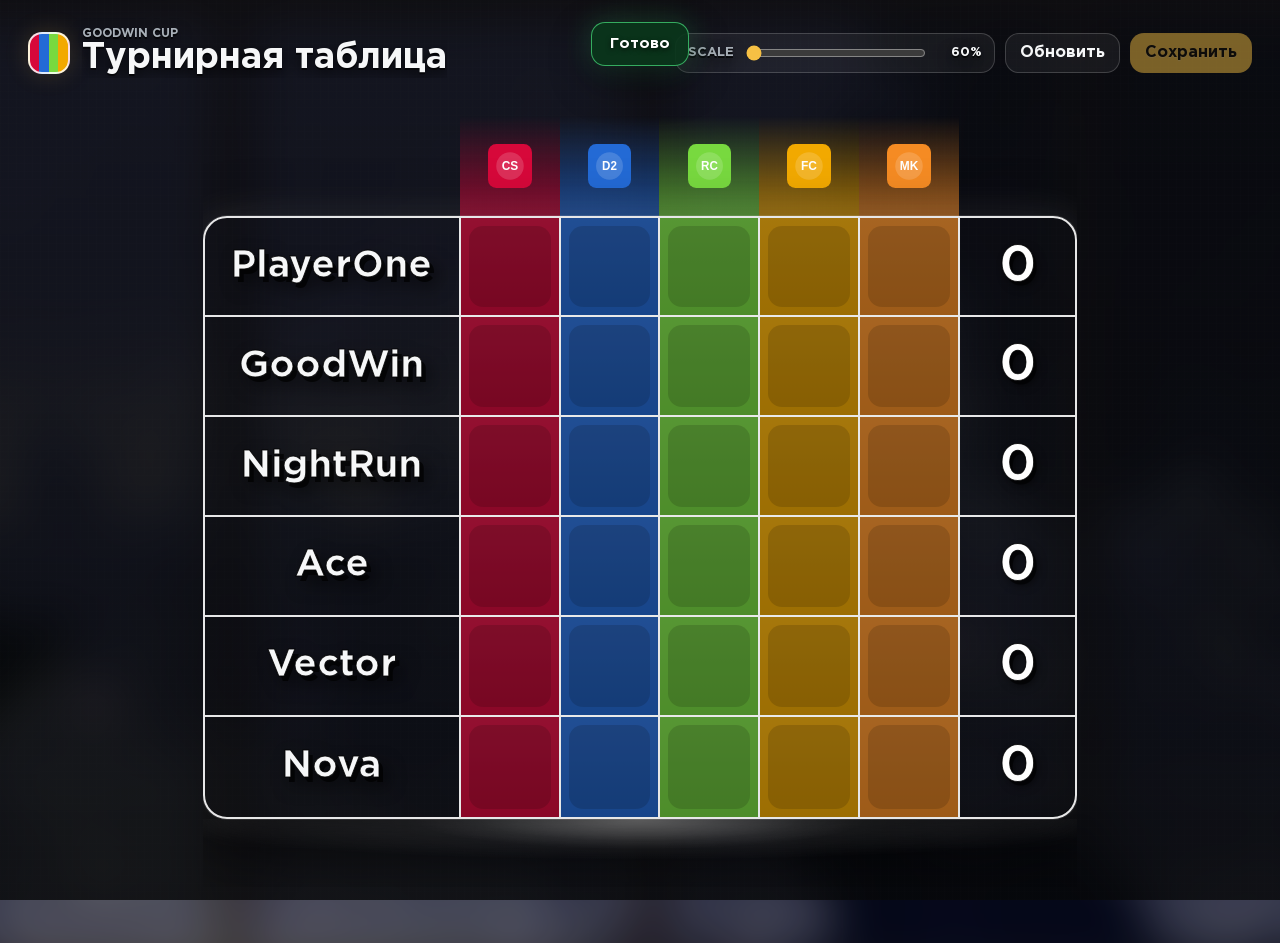
==== commit c47189f7: "init" ====
--- a/index.html
+++ b/index.html
@@ -19,6 +19,11 @@
           </span>
         </a>
         <div class="topbar-actions">
+          <label class="scale-control" for="table-scale">
+            <span class="scale-control-label">Scale</span>
+            <input id="table-scale" class="scale-slider" type="range" min="60" max="160" step="5" value="100">
+            <output id="table-scale-value" class="scale-value" for="table-scale">100%</output>
+          </label>
           <button id="refresh-button" class="ghost-button" type="button">Обновить</button>
           <button id="save-button" class="solid-button" type="button">Сохранить</button>
         </div>
--- a/assets/styles.css
+++ b/assets/styles.css
@@ -24,9 +24,20 @@
   --game-logo-cell-top-alpha: 0;
   --player-cell-alpha: .002;
   --total-cell-alpha: .006;
-  --score-cell-size: clamp(72px, 7.8vw, 104px);
-  --total-cell-width: clamp(92px, 9vw, 132px);
-  --player-label-width: clamp(160px, 20vw, 260px);
+  --table-scale: 1;
+  --score-cell-size-base: clamp(72px, 7.8vw, 104px);
+  --total-cell-width-base: clamp(92px, 9vw, 132px);
+  --player-label-width-base: clamp(160px, 20vw, 260px);
+  --player-label-font-size-base: clamp(24px, 3vw, 42px);
+  --score-number-font-size-base: clamp(33px, 4.5vw, 51px);
+  --game-title-font-size-base: clamp(12px, 1.5vw, 18px);
+  --score-cell-size: var(--score-cell-size-scaled, var(--score-cell-size-base));
+  --total-cell-width: var(--total-cell-width-scaled, var(--total-cell-width-base));
+  --player-label-width: var(--player-label-width-scaled, var(--player-label-width-base));
+  --player-label-font-size: var(--player-label-font-size-scaled, var(--player-label-font-size-base));
+  --score-number-font-size: var(--score-number-font-size-scaled, var(--score-number-font-size-base));
+  --game-title-font-size: var(--game-title-font-size-scaled, var(--game-title-font-size-base));
+  --scoreboard-shadow-height: var(--scoreboard-shadow-height-scaled, 64px);
   --table-text-shadow: 4px 5px 0 rgba(0, 0, 0, .7), 7px 9px 18px rgba(0, 0, 0, .76);
   --number-text-shadow: 3px 4px 0 rgba(0, 0, 0, .62), 4px 5px 9px rgba(0, 0, 0, .58);
   --text-outline: rgba(0, 0, 0, .82);
@@ -68,8 +79,8 @@
   z-index: 0;
   inset: -48px;
   background: url("/assets/background.jpg") center / cover no-repeat;
-  filter: blur(34px);
-  opacity: .82;
+  filter: blur(22px);
+  opacity: .88;
   transform: scale(1.08);
 }
 
@@ -171,6 +182,41 @@
   justify-content: flex-end;
   flex-wrap: wrap;
   gap: 10px;
+}
+
+.scale-control {
+  display: grid;
+  grid-template-columns: auto minmax(130px, 180px) 48px;
+  align-items: center;
+  gap: 10px;
+  min-height: 40px;
+  padding: 8px 12px;
+  border: 1px solid var(--line-soft);
+  border-radius: var(--radius);
+  background: rgba(255, 255, 255, .055);
+}
+
+.scale-control-label,
+.scale-value {
+  color: var(--text);
+  font-size: 13px;
+  font-weight: 700;
+  line-height: 1;
+}
+
+.scale-control-label {
+  color: var(--muted);
+  text-transform: uppercase;
+}
+
+.scale-slider {
+  width: 100%;
+  min-width: 0;
+  accent-color: var(--accent);
+}
+
+.scale-value {
+  text-align: right;
 }
 
 .muted-label {
@@ -338,7 +384,7 @@
   isolation: isolate;
   width: max-content;
   margin: 0 auto;
-  padding-bottom: 64px;
+  padding-bottom: var(--scoreboard-shadow-height);
 }
 
 .scoreboard-grid::after {
@@ -347,7 +393,7 @@
   right: 0;
   bottom: 0;
   left: 0;
-  height: 64px;
+  height: var(--scoreboard-shadow-height);
   background:
     radial-gradient(ellipse 34% 62% at 50% 0%, rgba(255, 255, 255, .62) 0%, rgba(255, 255, 255, .32) 30%, rgba(255, 255, 255, .1) 55%, rgba(255, 255, 255, 0) 76%),
     radial-gradient(ellipse 72% 78% at 50% 4%, rgba(255, 255, 255, .24) 0%, rgba(255, 255, 255, .09) 46%, rgba(255, 255, 255, 0) 78%);
@@ -418,7 +464,7 @@
   max-width: 100%;
   overflow: hidden;
   color: #fff;
-  font-size: clamp(12px, 1.5vw, 18px);
+  font-size: var(--game-title-font-size);
   line-height: 1;
   text-align: center;
   -webkit-text-stroke: 0;
@@ -462,7 +508,7 @@
   border-bottom: var(--grid-line-size) solid var(--line);
   background: rgba(255, 255, 255, var(--player-cell-alpha));
   color: var(--text);
-  font-size: clamp(24px, 3vw, 42px);
+  font-size: var(--player-label-font-size);
   line-height: 1.02;
   overflow-wrap: anywhere;
   text-align: center;
@@ -520,7 +566,7 @@
   border-right: 0;
   color: #fff;
   background: rgba(255, 255, 255, var(--total-cell-alpha));
-  font-size: clamp(33px, 4.5vw, 51px);
+  font-size: var(--score-number-font-size);
   font-weight: 700;
   text-align: center;
   -webkit-text-stroke: 1px var(--text-outline);
@@ -545,7 +591,7 @@
   border-radius: var(--radius);
   color: #fff;
   background: rgba(0, 0, 0, .14);
-  font-size: clamp(33px, 4.5vw, 51px);
+  font-size: var(--score-number-font-size);
   font-weight: 700;
   text-align: center;
   -webkit-text-stroke: 1px var(--text-outline);
@@ -797,9 +843,9 @@
 
 @media (max-width: 980px) {
   :root {
-    --score-cell-size: 78px;
-    --total-cell-width: 104px;
-    --player-label-width: 180px;
+    --score-cell-size-base: 78px;
+    --total-cell-width-base: 104px;
+    --player-label-width-base: 180px;
   }
 
   .app-shell {
@@ -816,6 +862,10 @@
     justify-content: flex-start;
   }
 
+  .scale-control {
+    grid-template-columns: auto minmax(120px, 1fr) 48px;
+  }
+
   .admin-layout {
     grid-template-columns: 1fr;
   }
@@ -841,9 +891,9 @@
 
 @media (max-width: 640px) {
   :root {
-    --score-cell-size: 68px;
-    --total-cell-width: 94px;
-    --player-label-width: 150px;
+    --score-cell-size-base: 68px;
+    --total-cell-width-base: 94px;
+    --player-label-width-base: 150px;
   }
 
   .app-shell {
@@ -853,6 +903,10 @@
   .brand-title {
     max-width: 240px;
     font-size: 24px;
+  }
+
+  .scale-control {
+    width: 100%;
   }
 
   .admin-section {
